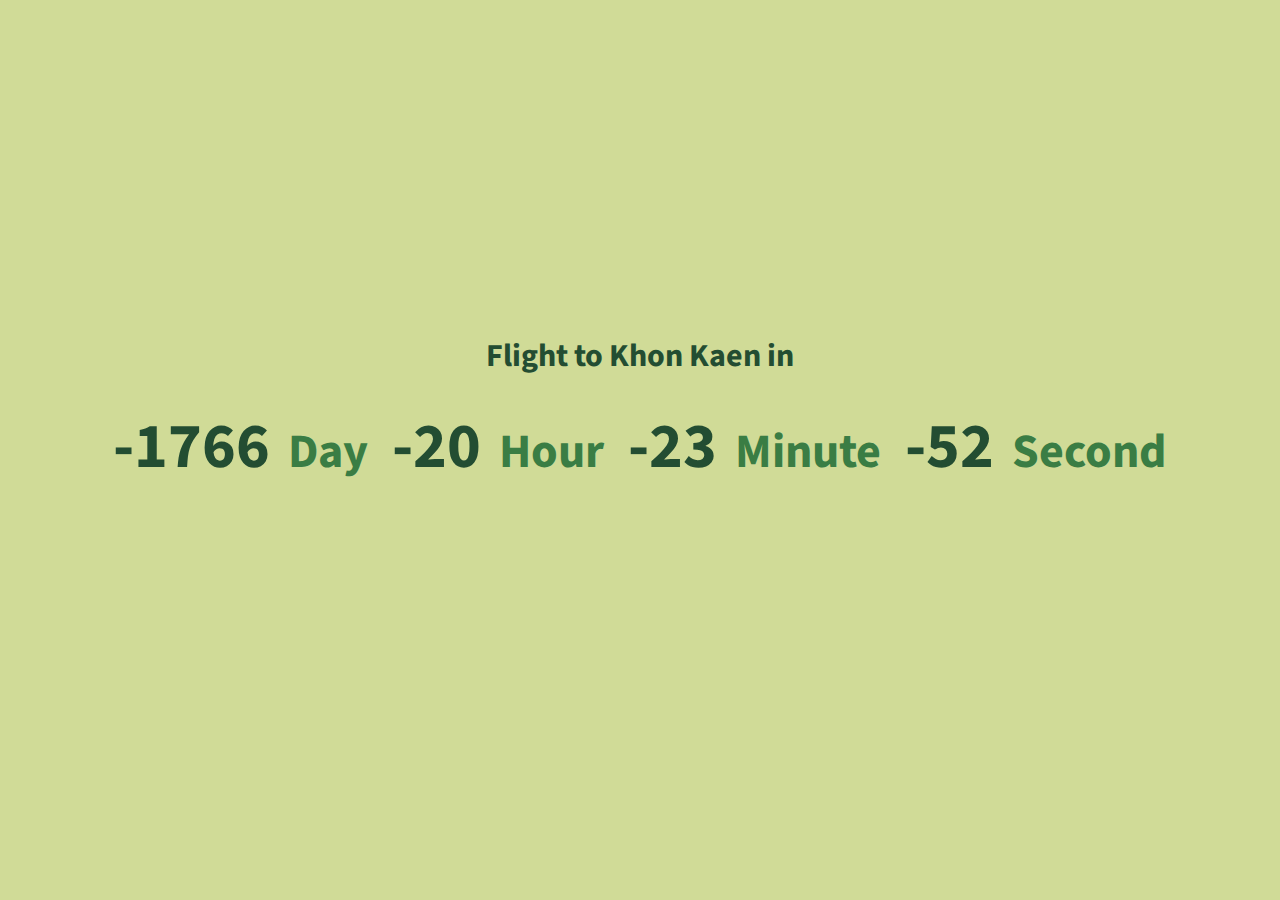
==== countdown/index.html @ be61c3a0 "Add countdown" ====
<!DOCTYPE html>
<html lang="en">

<head>
    <meta charset="UTF-8">
    <meta http-equiv="X-UA-Compatible" content="IE=edge">
    <meta name="viewport" content="width=device-width, initial-scale=1.0">
    <link rel="preconnect" href="https://fonts.googleapis.com">
    <link rel="preconnect" href="https://fonts.gstatic.com" crossorigin>
    <link href="https://fonts.googleapis.com/css2?family=Source+Sans+Pro&display=swap" rel="stylesheet"> 
    <link rel="stylesheet" href="style.css" />
    <title>Countdown</title>
</head>

<body>
    <section>
        <div class="container">
            <h1 class="title">Flight to Khon Kaen in</h1>
            <h1 class="time-text">
                <span class="day time">1</span>
                &nbsp;
                <span class="day label">Day</span>
                &nbsp;&nbsp;
                <span class="hour time">2</span>
                &nbsp;
                <span class="hour label">Hour </span>
                &nbsp;&nbsp;
                <span class="minute time">4</span>
                &nbsp;
                <span class="minute label">Minute </span>
                &nbsp;&nbsp;
                <span class="second time">5</span>
                &nbsp;
                <span class="second label">Second </span>
            </h1>
        </div>
    </section>
    <script defer src="controller.js"></script>
</body>

</html>
---- countdown/style.css ----
/* #181D27 */

.raisin-black {
    color: #181D27;
}

.british-racing-green {
    color: #234D32;
}

.fern-green {
    color: #3A7D44;
}

.medium-sea-green {
    color: #69B578;
}

.yellow-green-crayola {
    color: #D0DB97;
}

body {
    height: 90vh;
    display: flex;
    background-color: #D0DB97;
    justify-content: center;
    align-items: center;
    font-family: 'Source Sans Pro';
}

.container {
    text-align: center;
}

.title {
    color: #234D32;
}

.time-text {
    color: #181D27;
    font-size: 24pt;
}

.time-text .label {
    font-size: 36pt;
    color: #3A7D44;
}

.time-text .time {
    font-size: 48pt;
    color: #234D32;
}
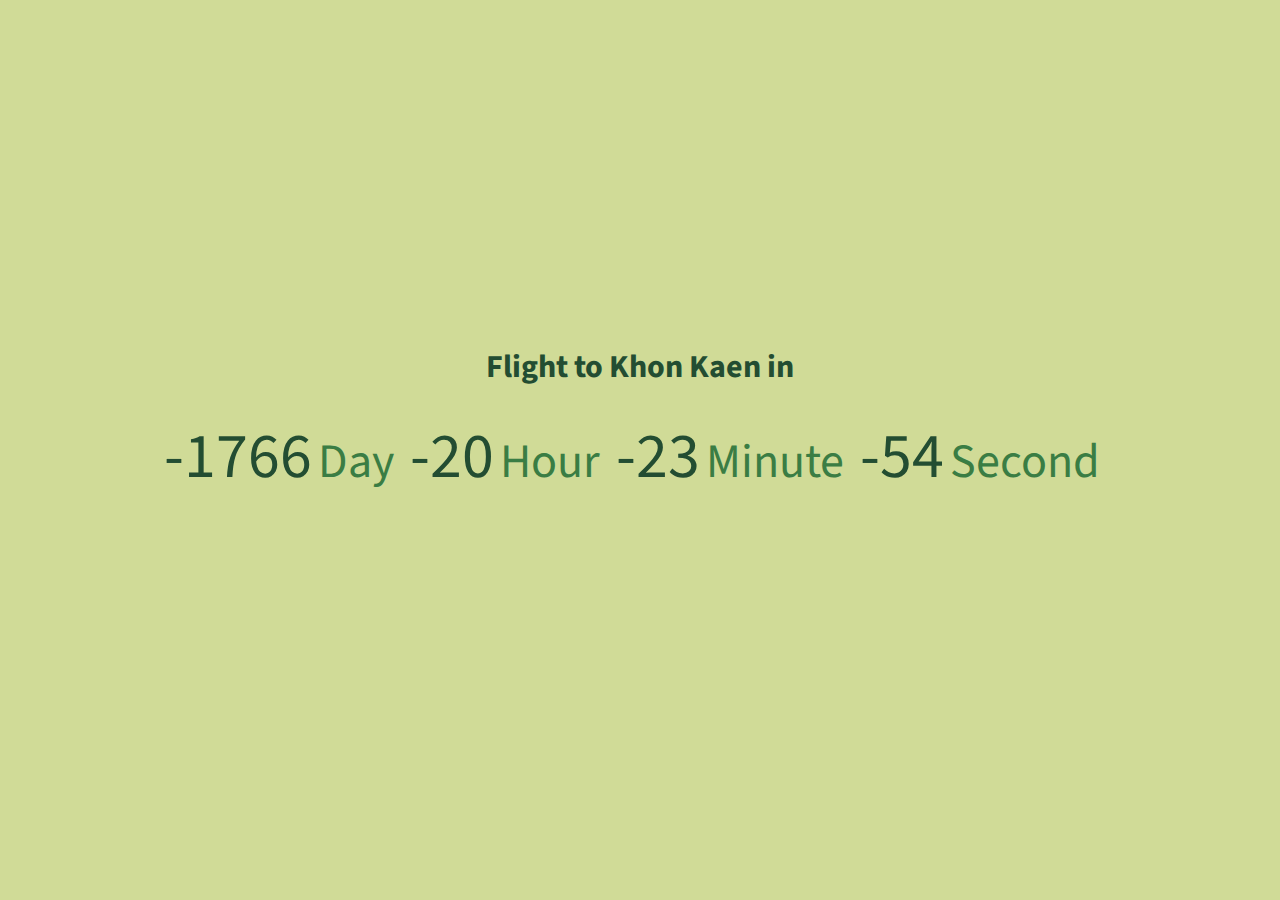
==== commit 0b9bd78d: "Reimplement html layout of time-text" ====
--- a/countdown/index.html
+++ b/countdown/index.html
@@ -7,7 +7,7 @@
     <meta name="viewport" content="width=device-width, initial-scale=1.0">
     <link rel="preconnect" href="https://fonts.googleapis.com">
     <link rel="preconnect" href="https://fonts.gstatic.com" crossorigin>
-    <link href="https://fonts.googleapis.com/css2?family=Source+Sans+Pro&display=swap" rel="stylesheet"> 
+    <link href="https://fonts.googleapis.com/css2?family=Source+Sans+Pro&display=swap" rel="stylesheet">
     <link rel="stylesheet" href="style.css" />
     <title>Countdown</title>
 </head>
@@ -16,24 +16,24 @@
     <section>
         <div class="container">
             <h1 class="title">Flight to Khon Kaen in</h1>
-            <h1 class="time-text">
-                <span class="day time">1</span>
-                &nbsp;
-                <span class="day label">Day</span>
-                &nbsp;&nbsp;
-                <span class="hour time">2</span>
-                &nbsp;
-                <span class="hour label">Hour </span>
-                &nbsp;&nbsp;
-                <span class="minute time">4</span>
-                &nbsp;
-                <span class="minute label">Minute </span>
-                &nbsp;&nbsp;
-                <span class="second time">5</span>
-                &nbsp;
-                <span class="second label">Second </span>
-            </h1>
-        </div>
+            <div class="time-text">
+                <div class="time-text-container">
+                    <span class="day time">1</span>
+                    <span class="day label">Day</span>
+                </div>
+                <div class="time-text-container">
+                    <span class="hour time">2</span>
+                    <span class="hour label">Hour</span>
+                </div>
+                <div class="time-text-container">
+                    <span class="minute time">4</span>
+                    <span class="minute label">Minute</span>
+                </div>
+                <div class="time-text-container">
+                    <span class="second time">5</span>
+                    <span class="second label">Second</span>
+                </div>
+            </div>
     </section>
     <script defer src="controller.js"></script>
 </body>
--- a/countdown/style.css
+++ b/countdown/style.css
@@ -38,8 +38,17 @@
 }
 
 .time-text {
+    display: flex;
+    flex-direction: row;
+    flex-wrap: wrap;
+    text-align: center;
+    justify-content: center;
     color: #181D27;
     font-size: 24pt;
+}
+
+.time-text-container {
+    margin-right: 16px;
 }
 
 .time-text .label {
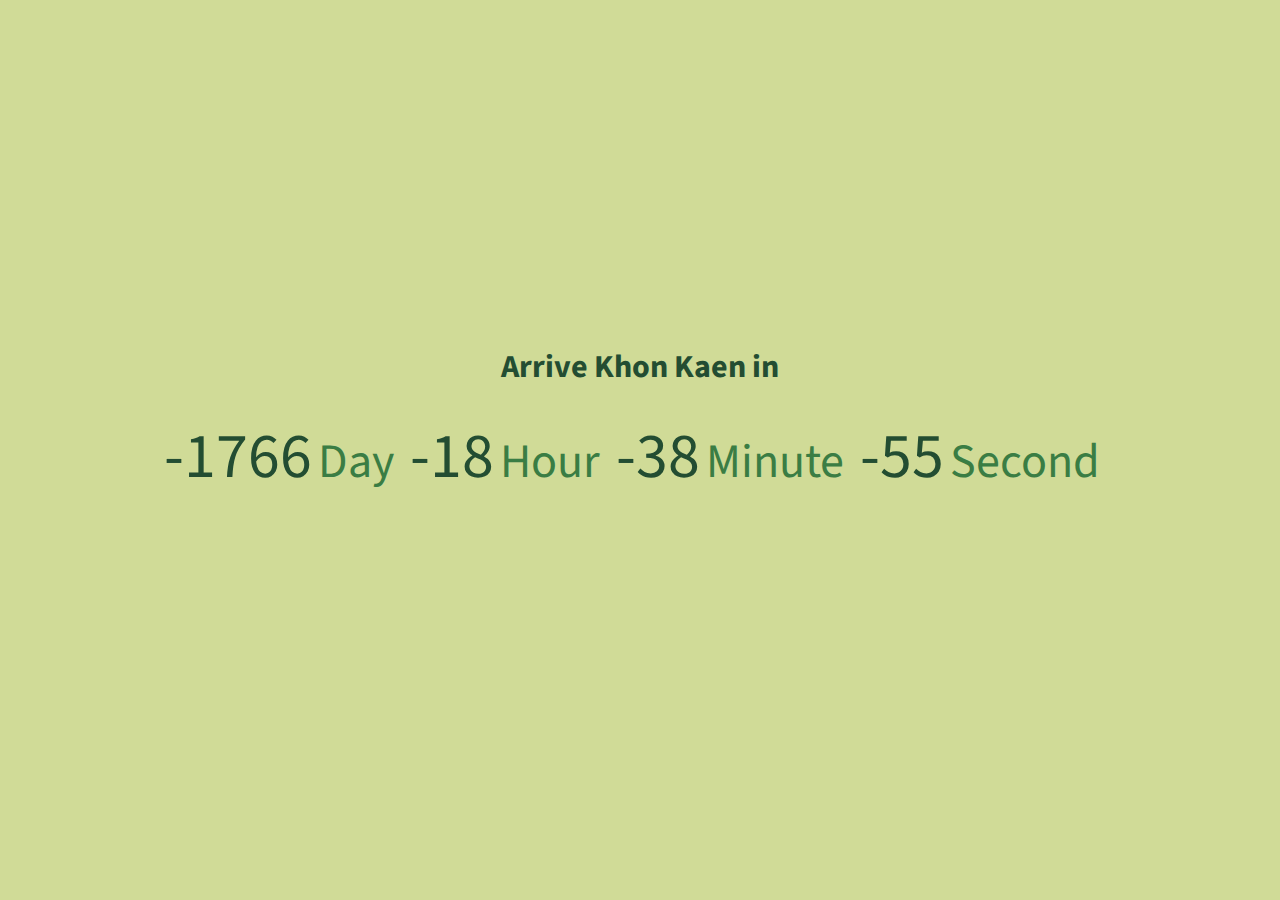
==== commit b223fb88: "Change countdown time from depart to arrive khon kaen" ====
--- a/countdown/index.html
+++ b/countdown/index.html
@@ -15,7 +15,7 @@
 <body>
     <section>
         <div class="container">
-            <h1 class="title">Flight to Khon Kaen in</h1>
+            <h1 class="title">Arrive Khon Kaen in</h1>
             <div class="time-text">
                 <div class="time-text-container">
                     <span class="day time">1</span>
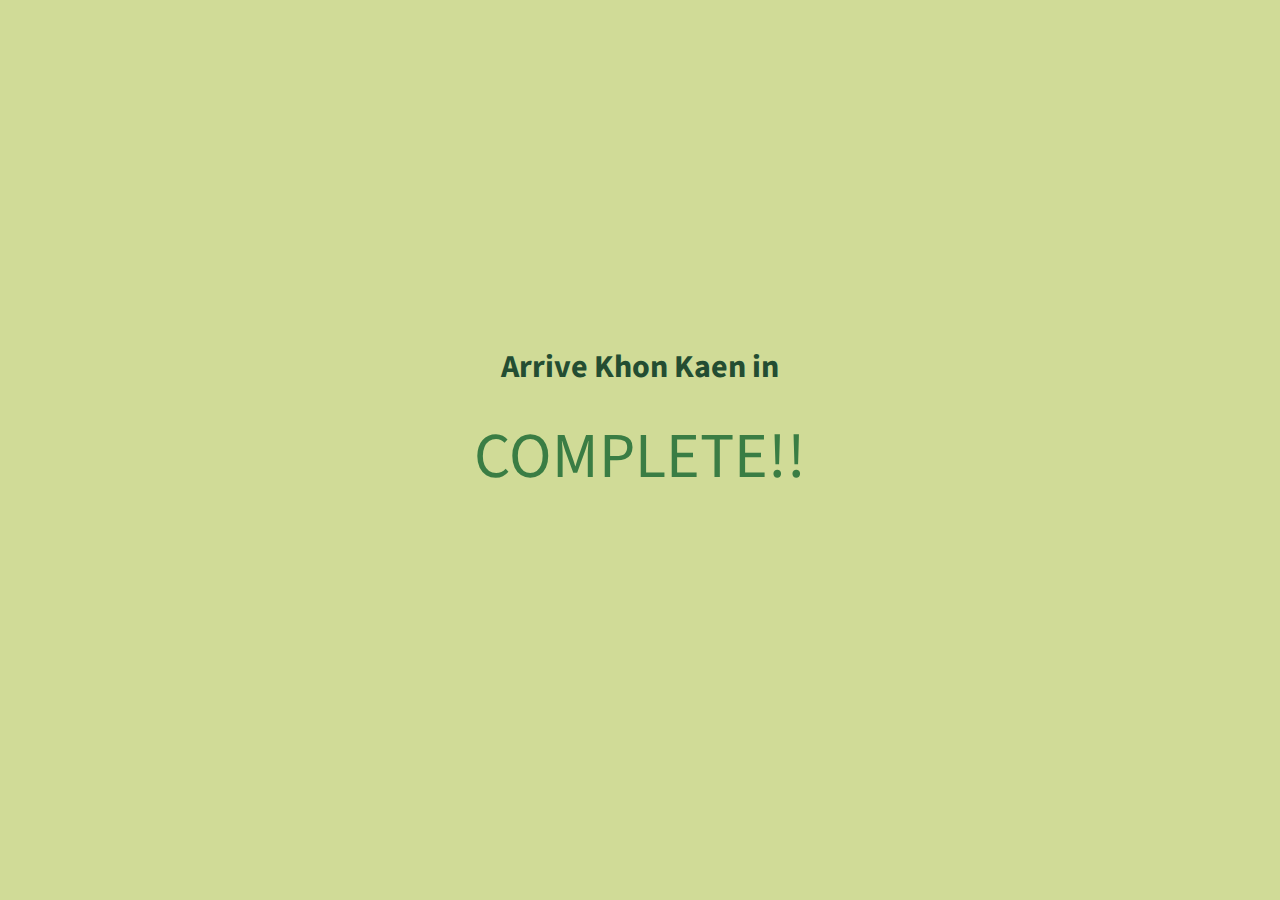
==== commit 40d675ba: "Update Complete handler show message for Countdown" ====
--- a/countdown/index.html
+++ b/countdown/index.html
@@ -34,6 +34,9 @@
                     <span class="second label">Second</span>
                 </div>
             </div>
+            <div class="time-complete gone">
+                COMPLETE!!
+            </div>
     </section>
     <script defer src="controller.js"></script>
 </body>
--- a/countdown/style.css
+++ b/countdown/style.css
@@ -59,4 +59,13 @@
 .time-text .time {
     font-size: 48pt;
     color: #234D32;
+}
+
+.time-complete {
+    font-size: 48pt;
+    color: #3A7D44;
+}
+
+.gone {
+    display: none;
 }